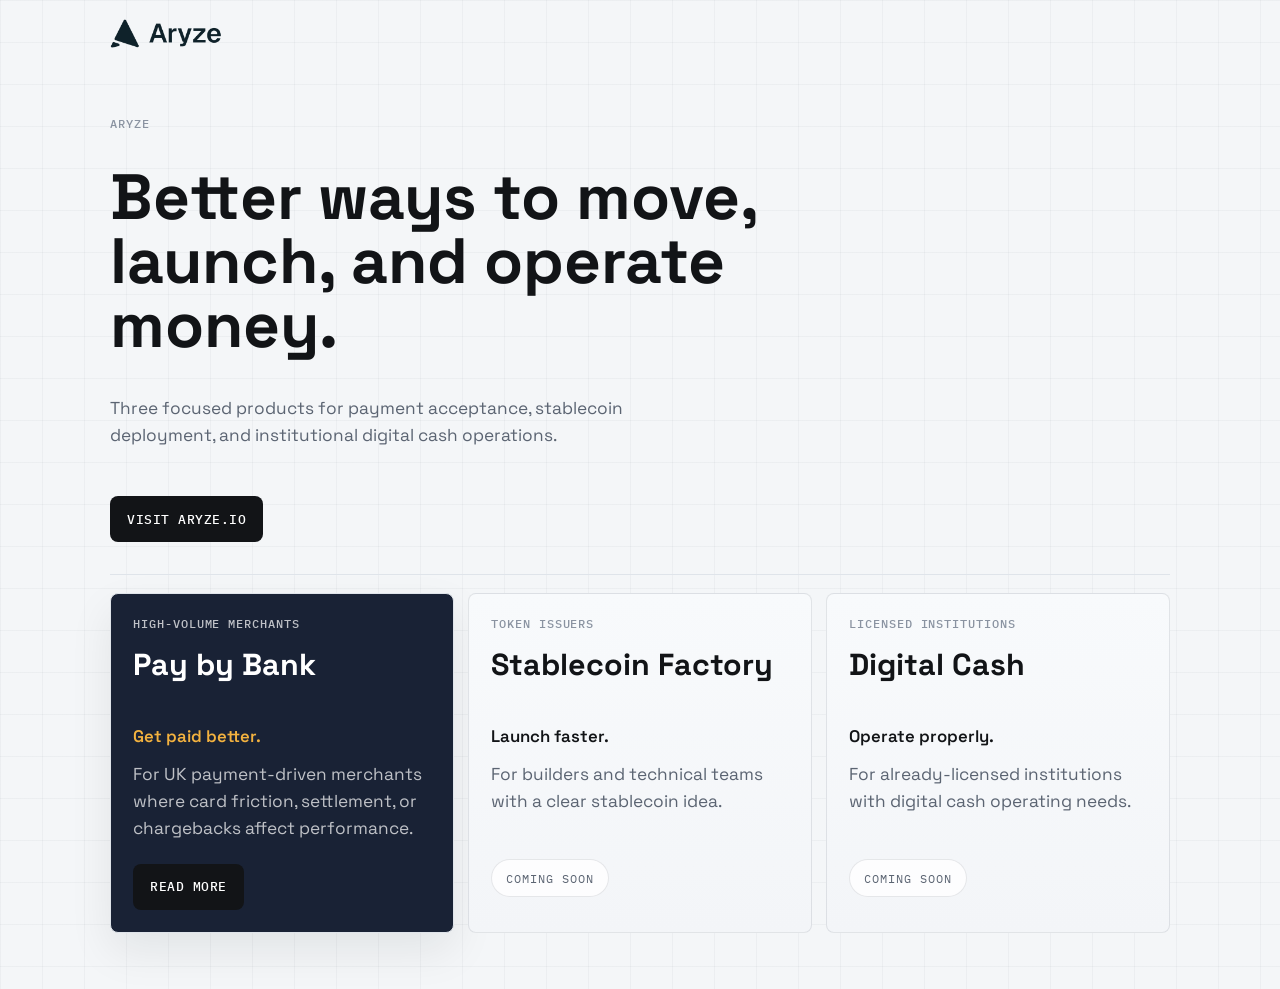
==== index.html @ 95228086 "Add files via upload" ====
<!DOCTYPE html>
<html lang="en">
  <head>
    <meta charset="UTF-8" />
    <meta name="viewport" content="width=device-width, initial-scale=1.0" />
    <title>Aryze</title>
    <meta
      name="description"
      content="Aryze product overview for Pay by Bank, Stablecoin Factory, and Digital Cash."
    />
    <link rel="preconnect" href="https://fonts.googleapis.com" />
    <link rel="preconnect" href="https://fonts.gstatic.com" crossorigin />
    <link
      href="https://fonts.googleapis.com/css2?family=IBM+Plex+Mono:wght@400;500&family=Space+Grotesk:wght@400;500;600;700&display=swap"
      rel="stylesheet"
    />
    <link rel="stylesheet" href="styles.css" />
  </head>
  <body>
    <div class="page-shell">
      <header class="site-header">
        <a class="brand-mark" href="index.html">
          <img src="assets/aryze-logo-wordmark.png" alt="Aryze" />
        </a>
      </header>

      <main class="content-wrap compact-home">
        <section class="home-hero">
          <p class="section-label">Aryze</p>
          <h1>Better ways to move, launch, and operate money.</h1>
          <p class="hero-copy">
            Three focused products for payment acceptance, stablecoin
            deployment, and institutional digital cash operations.
          </p>
          <div class="button-row">
            <a class="button button-solid" href="https://aryze.io">
              Visit aryze.io
            </a>
          </div>
        </section>

        <section class="product-grid simple-product-grid" aria-label="Aryze products">
          <article class="product-card priority-card">
            <p class="section-label">High-volume merchants</p>
            <h2>Pay by Bank</h2>
            <p class="tagline">Get paid better.</p>
            <p class="body-copy">
              For UK payment-driven merchants where card friction, settlement,
              or chargebacks affect performance.
            </p>
            <a class="button button-solid" href="pay-by-bank.html">
              Read more
            </a>
          </article>

          <article class="product-card soft-card coming-soon-card" aria-label="Stablecoin Factory coming soon">
            <p class="section-label">Token issuers</p>
            <h2>Stablecoin Factory</h2>
            <p class="tagline">Launch faster.</p>
            <p class="body-copy">
              For builders and technical teams with a clear stablecoin idea.
            </p>
            <p class="coming-soon-badge" aria-hidden="true">Coming soon</p>
          </article>

          <article class="product-card soft-card coming-soon-card" aria-label="Digital Cash coming soon">
            <p class="section-label">Licensed institutions</p>
            <h2>Digital Cash</h2>
            <p class="tagline">Operate properly.</p>
            <p class="body-copy">
              For already-licensed institutions with digital cash operating
              needs.
            </p>
            <p class="coming-soon-badge" aria-hidden="true">Coming soon</p>
          </article>
        </section>
      </main>
    </div>
  </body>
</html>
---- styles.css ----
:root {
  --page: #f4f6f8;
  --surface: #ffffff;
  --ink: #121417;
  --muted: #5b6472;
  --quiet: #8a93a1;
  --line: #dfe4ea;
  --navy: #192235;
  --blue: #2563eb;
  --green: #11845b;
  --green-soft: #e8f7ef;
  --red: #c24132;
  --red-soft: #fff0ed;
  --blue-soft: #eef4ff;
  --yellow: #f3b23f;
  --yellow-soft: #fff7e7;
  --surface-raised: #fbfcfe;
  --shadow: 0 18px 44px rgba(18, 20, 23, 0.08);
  --shadow-strong: 0 28px 80px rgba(18, 20, 23, 0.14);
}

*,
*::before,
*::after {
  box-sizing: border-box;
}

html {
  scroll-behavior: smooth;
}

body {
  margin: 0;
  min-height: 100vh;
  background:
    linear-gradient(90deg, rgba(25, 34, 53, 0.035) 1px, transparent 1px),
    linear-gradient(180deg, rgba(25, 34, 53, 0.035) 1px, transparent 1px),
    var(--page);
  background-size: 42px 42px;
  color: var(--ink);
  font-family: "Space Grotesk", sans-serif;
}

a,
button,
input,
select {
  -webkit-tap-highlight-color: transparent;
}

a {
  color: inherit;
}

.page-shell {
  padding: 18px 0 56px;
}

.site-header,
.content-wrap,
.journey-nav {
  width: min(1060px, calc(100vw - 32px));
  margin: 0 auto;
}

.site-header {
  display: flex;
  align-items: center;
  justify-content: space-between;
  gap: 16px;
}

.brand-mark,
.back-link,
.button,
.text-link {
  text-decoration: none;
}

.brand-mark,
.back-link,
.button,
.text-link,
.section-label {
  font-family: "IBM Plex Mono", monospace;
}

.brand-mark {
  display: inline-flex;
  align-items: center;
  color: var(--ink);
}

.brand-mark img {
  display: block;
  width: 112px;
  height: auto;
}

.back-link {
  padding: 10px 12px;
  border: 1px solid var(--line);
  border-radius: 8px;
  background: var(--surface);
  color: var(--muted);
  font-size: 0.76rem;
  letter-spacing: 0.04em;
  text-transform: uppercase;
}

.journey-nav {
  display: flex;
  gap: 8px;
  margin-top: 16px;
  overflow-x: auto;
  padding-bottom: 2px;
  scrollbar-width: none;
}

.journey-nav::-webkit-scrollbar {
  display: none;
}

.journey-nav a {
  flex: 0 0 auto;
  padding: 9px 12px;
  border: 1px solid var(--line);
  border-radius: 999px;
  background: rgba(255, 255, 255, 0.78);
  color: var(--muted);
  font-family: "IBM Plex Mono", monospace;
  font-size: 0.72rem;
  font-weight: 500;
  letter-spacing: 0;
  text-decoration: none;
  text-transform: uppercase;
  transition: background-color 180ms ease, border-color 180ms ease, color 180ms ease;
}

.journey-nav a:hover,
.journey-nav a:focus-visible {
  border-color: rgba(37, 99, 235, 0.24);
  background: var(--blue-soft);
  color: var(--blue);
}

.content-wrap {
  display: grid;
  gap: 30px;
  margin-top: 26px;
}

.compact-home {
  gap: 18px;
}

.home-hero,
.pay-hero,
.hero-panel {
  display: grid;
  gap: 24px;
  padding: 42px 0 32px;
  border-bottom: 1px solid var(--line);
}

.pay-hero {
  grid-template-columns: minmax(0, 1fr) 320px;
  align-items: end;
  position: relative;
  overflow: hidden;
  padding: 48px;
  border: 1px solid rgba(25, 34, 53, 0.12);
  border-radius: 12px;
  background:
    radial-gradient(circle at 100% 0%, rgba(37, 99, 235, 0.12), transparent 34%),
    linear-gradient(135deg, rgba(255, 255, 255, 0.96), rgba(240, 247, 255, 0.92)),
    var(--surface);
  box-shadow: var(--shadow-strong);
}

.home-hero h1,
.pay-hero h1,
.hero-panel h1 {
  max-width: 760px;
  margin: 10px 0 0;
  color: var(--ink);
  font-size: 4rem;
  line-height: 1;
  font-weight: 700;
  letter-spacing: 0;
}

.home-hero h1 {
  max-width: 680px;
}

.hero-copy,
.body-copy {
  margin: 14px 0 0;
  color: var(--muted);
  font-size: 1.08rem;
  line-height: 1.55;
}

.hero-copy {
  max-width: 610px;
}

.hero-message {
  position: relative;
  z-index: 1;
}

.section-label {
  margin: 0;
  color: var(--quiet);
  font-size: 0.74rem;
  font-weight: 500;
  letter-spacing: 0.08em;
  text-transform: uppercase;
}

.button-row {
  display: flex;
  flex-wrap: wrap;
  gap: 12px;
  margin-top: 24px;
}

.button {
  display: inline-flex;
  align-items: center;
  justify-content: center;
  min-height: 46px;
  padding: 12px 16px;
  border: 1px solid transparent;
  border-radius: 8px;
  font-size: 0.82rem;
  font-weight: 500;
  letter-spacing: 0.04em;
  text-transform: uppercase;
  cursor: pointer;
  transition: background-color 180ms ease, border-color 180ms ease, color 180ms ease, transform 180ms ease, box-shadow 180ms ease;
}

.button:hover,
.button:focus-visible {
  transform: translateY(-1px);
  box-shadow: 0 14px 30px rgba(18, 20, 23, 0.12);
}

.button-solid {
  background: var(--ink);
  color: white;
}

.button-ghost {
  border-color: var(--line);
  background: var(--surface);
  color: var(--ink);
}

.text-link {
  display: inline-flex;
  margin-top: 20px;
  color: var(--blue);
  font-size: 0.82rem;
  font-weight: 500;
  letter-spacing: 0.04em;
  text-transform: uppercase;
}

.product-grid,
.summary-grid,
.section-grid,
.customer-strip,
.result-grid,
.issue-grid,
.feature-grid,
.onboarding-grid {
  display: grid;
  gap: 14px;
}

.product-grid {
  grid-template-columns: repeat(3, minmax(0, 1fr));
}

.simple-product-grid {
  align-items: stretch;
}

.product-card,
.summary-card,
.content-card,
.customer-strip article,
.result-card,
.main-result-card,
.demo-panel,
.calculator-panel,
.closing-card,
.hero-metric,
.issue-card,
.feature-card,
.step-card,
.section-block {
  border: 1px solid var(--line);
  border-radius: 8px;
  background: var(--surface);
  box-shadow: var(--shadow);
}

.product-card {
  display: grid;
  grid-template-rows: auto auto auto 1fr auto;
  align-content: start;
  padding: 22px;
  min-height: 318px;
}

.priority-card {
  background: var(--navy);
  color: white;
}

.priority-card .body-copy,
.priority-card .section-label {
  color: rgba(255, 255, 255, 0.72);
}

.soft-card {
  box-shadow: none;
}

.coming-soon-card {
  background: linear-gradient(180deg, #f8fafc 0%, #f3f5f8 100%);
  border-color: rgba(25, 34, 53, 0.1);
  color: var(--muted);
}

.coming-soon-card h2,
.coming-soon-card .tagline {
  color: var(--ink);
}

.coming-soon-badge {
  display: inline-flex;
  align-items: center;
  justify-content: center;
  width: fit-content;
  margin-top: 22px;
  padding: 10px 14px;
  border: 1px solid rgba(25, 34, 53, 0.1);
  border-radius: 999px;
  background: rgba(255, 255, 255, 0.78);
  color: var(--muted);
  font-family: "IBM Plex Mono", monospace;
  font-size: 0.78rem;
  letter-spacing: 0.08em;
  text-transform: uppercase;
}

.product-card h2 {
  margin: 18px 0 0;
  min-height: 4.25rem;
  font-size: 1.9rem;
  line-height: 1.05;
  letter-spacing: 0;
}

.tagline {
  margin: 8px 0 0;
  color: var(--yellow);
  font-size: 1.05rem;
  font-weight: 600;
}

.product-card .button {
  width: fit-content;
  margin-top: 22px;
}

.closing-card .button {
  width: fit-content;
  margin-top: 22px;
}

.closing-card {
  display: grid;
  justify-items: start;
}

.hero-metric {
  padding: 24px;
  background: var(--navy);
  color: white;
  box-shadow: 0 24px 60px rgba(25, 34, 53, 0.22);
  position: relative;
  z-index: 1;
}

.hero-metric span {
  display: block;
  color: rgba(255, 255, 255, 0.64);
  font-family: "IBM Plex Mono", monospace;
  font-size: 0.72rem;
  letter-spacing: 0.08em;
  text-transform: uppercase;
}

.hero-metric strong {
  display: block;
  margin-top: 10px;
  font-size: 1.45rem;
  line-height: 1.2;
}

.hero-proof {
  display: grid;
  gap: 8px;
  margin-top: 18px;
  padding-top: 18px;
  border-top: 1px solid rgba(255, 255, 255, 0.16);
}

.hero-proof p {
  margin: 0;
  padding-left: 16px;
  color: rgba(255, 255, 255, 0.78);
  font-size: 0.95rem;
  position: relative;
}

.hero-proof p::before {
  content: "";
  position: absolute;
  top: 0.7em;
  left: 0;
  width: 6px;
  height: 6px;
  border-radius: 999px;
  background: var(--yellow);
}

.customer-strip {
  grid-template-columns: repeat(4, minmax(0, 1fr));
}

.section-block {
  padding: 34px 0;
  border: 0;
  background: transparent;
  box-shadow: none;
}

.section-intro {
  display: grid;
  gap: 6px;
  margin-bottom: 20px;
  max-width: 720px;
}

.section-intro h2 {
  margin: 0;
  color: var(--ink);
  font-size: 2.1rem;
  line-height: 1.08;
  letter-spacing: 0;
}

.customer-strip article {
  padding: 18px;
  box-shadow: none;
}

.customer-strip span {
  display: block;
  color: var(--ink);
  font-weight: 700;
}

.customer-strip p {
  margin: 10px 0 0;
  color: var(--muted);
  font-size: 0.98rem;
  line-height: 1.45;
}

.issue-grid {
  grid-template-columns: repeat(3, minmax(0, 1fr));
  gap: 10px;
}

.issue-card,
.feature-card,
.step-card {
  padding: 18px;
  box-shadow: none;
}

.issue-card {
  padding: 14px;
  border-color: rgba(18, 20, 23, 0.08);
  background: rgba(255, 255, 255, 0.74);
}

.issue-card h3 {
  margin: 0 0 6px;
  color: var(--ink);
  font-size: 0.95rem;
  line-height: 1.2;
  letter-spacing: 0;
}

.issue-card p,
.feature-card p,
.step-card p {
  margin: 0;
  color: var(--muted);
  font-size: 0.93rem;
  line-height: 1.4;
}

.feature-grid {
  grid-template-columns: repeat(3, minmax(0, 1fr));
}

.compact-feature-grid {
  grid-template-columns: repeat(5, minmax(0, 1fr));
  gap: 10px;
}

.feature-card h3,
.step-card h3 {
  margin: 0 0 8px;
  color: var(--ink);
  font-size: 1.05rem;
  line-height: 1.2;
  letter-spacing: 0;
}

.feature-card {
  position: relative;
  min-height: 136px;
  background: linear-gradient(180deg, #ffffff, var(--surface-raised));
  transition: transform 180ms ease, box-shadow 180ms ease, border-color 180ms ease;
}

.compact-value-block {
  padding-top: 18px;
}

.compact-feature-card {
  display: grid;
  grid-template-rows: auto auto 1fr;
  align-content: start;
  min-height: 128px;
  padding: 14px;
}

.compact-feature-card h3 {
  margin-bottom: 6px;
  font-size: 0.95rem;
}

.compact-feature-card p {
  font-size: 0.9rem;
  line-height: 1.34;
}

.compact-feature-card::before {
  width: 24px;
  margin-bottom: 12px;
}

.feature-card:hover {
  border-color: rgba(37, 99, 235, 0.22);
  box-shadow: 0 18px 44px rgba(18, 20, 23, 0.08);
  transform: translateY(-2px);
}

.feature-card::before {
  content: "";
  display: block;
  width: 34px;
  height: 3px;
  margin-bottom: 16px;
  background: var(--blue);
}

.mastercard-card::before {
  display: none;
}

.mastercard-mark {
  position: relative;
  display: flex;
  align-items: center;
  width: 34px;
  height: 19px;
  margin-bottom: 12px;
}

.mastercard-circle {
  position: absolute;
  top: 0;
  width: 19px;
  height: 19px;
  border-radius: 999px;
}

.mastercard-red {
  left: 0;
  background: #eb001b;
}

.mastercard-orange {
  left: 11px;
  background: #f79e1b;
  opacity: 0.92;
}

.payment-flow {
  display: grid;
  grid-template-columns: repeat(3, minmax(0, 1fr));
  gap: 14px;
  margin-top: 18px;
  padding: 18px;
  border: 1px solid var(--line);
  border-radius: 8px;
  background: #f7f9fc;
}

.payment-flow div {
  position: relative;
  min-height: 126px;
  padding: 16px;
  border: 1px solid var(--line);
  border-radius: 8px;
  background: white;
}

.payment-flow div:not(:last-child)::after {
  content: "";
  position: absolute;
  top: 30px;
  right: -15px;
  width: 16px;
  height: 2px;
  background: var(--blue);
}

.payment-flow span {
  display: inline-flex;
  align-items: center;
  justify-content: center;
  width: 28px;
  height: 28px;
  margin-bottom: 12px;
  border-radius: 999px;
  background: var(--navy);
  color: white;
  font-family: "IBM Plex Mono", monospace;
  font-size: 0.78rem;
}

.payment-flow strong {
  display: block;
  color: var(--ink);
  font-size: 1rem;
}

.payment-flow p {
  margin: 8px 0 0;
  color: var(--muted);
  font-size: 0.94rem;
  line-height: 1.4;
}

.merchant-block .section-intro {
  margin-bottom: 16px;
}

.calculator-panel,
.demo-panel,
.closing-card {
  padding: 32px;
}

.about-aryze-block {
  display: grid;
  grid-template-columns: minmax(0, 0.9fr) minmax(0, 1.1fr);
  gap: 22px;
  align-items: start;
  padding: 26px 0 18px;
}

.about-aryze-copy {
  max-width: 520px;
}

.about-aryze-copy h2 {
  margin: 8px 0 0;
  color: var(--ink);
  font-size: 1.85rem;
  line-height: 1.1;
  letter-spacing: 0;
}

.about-aryze-points {
  display: grid;
  grid-template-columns: repeat(3, minmax(0, 1fr));
  gap: 10px;
}

.about-aryze-points article {
  padding: 14px;
  border: 1px solid rgba(18, 20, 23, 0.08);
  border-radius: 8px;
  background: rgba(255, 255, 255, 0.72);
}

.about-aryze-points span {
  display: block;
  color: var(--ink);
  font-size: 0.92rem;
  font-weight: 700;
}

.about-aryze-points p {
  margin: 6px 0 0;
  color: var(--muted);
  font-size: 0.9rem;
  line-height: 1.35;
}

.focus-calculator {
  background:
    linear-gradient(180deg, #ffffff, #f8fafc);
  border-color: rgba(18, 20, 23, 0.1);
  box-shadow: 0 28px 80px rgba(18, 20, 23, 0.12);
  position: relative;
}

.focus-calculator::before {
  content: "";
  position: absolute;
  top: 0;
  left: 32px;
  right: 32px;
  height: 3px;
  border-radius: 999px;
  background: linear-gradient(90deg, var(--green), var(--yellow), var(--blue));
}

.calculator-grid {
  display: grid;
  grid-template-columns: minmax(0, 0.95fr) minmax(0, 1.05fr);
  gap: 30px;
  align-items: start;
}

.calculator-panel h2,
.demo-panel h2,
.closing-card h2 {
  margin: 8px 0 0;
  color: var(--ink);
  font-size: 2.35rem;
  line-height: 1.08;
  letter-spacing: 0;
}

.calculator-form {
  display: grid;
  grid-template-columns: repeat(2, minmax(0, 1fr));
  gap: 12px;
  margin-top: 18px;
}

.calculator-trust-row {
  display: flex;
  flex-wrap: wrap;
  gap: 8px;
  margin-top: 18px;
}

.calculator-trust-row span {
  display: inline-flex;
  align-items: center;
  min-height: 30px;
  padding: 7px 10px;
  border: 1px solid rgba(18, 20, 23, 0.08);
  border-radius: 999px;
  background: rgba(255, 255, 255, 0.72);
  color: var(--muted);
  font-family: "IBM Plex Mono", monospace;
  font-size: 0.68rem;
  letter-spacing: 0.04em;
  text-transform: uppercase;
}

.calculator-form label {
  display: grid;
  gap: 8px;
  min-width: 0;
}

.calculator-form span {
  color: var(--ink);
  font-size: 0.9rem;
  font-weight: 600;
}

.calculator-form input,
.calculator-form select {
  width: 100%;
  min-height: 52px;
  padding: 12px 13px;
  border: 1px solid rgba(18, 20, 23, 0.12);
  border-radius: 8px;
  background: #ffffff;
  color: var(--ink);
  font: inherit;
  box-shadow: 0 1px 0 rgba(18, 20, 23, 0.03);
}

.calculator-form input:focus,
.calculator-form select:focus {
  outline: 3px solid rgba(25, 34, 53, 0.1);
  border-color: rgba(25, 34, 53, 0.35);
}

.results-stack {
  display: grid;
  gap: 12px;
}

.main-result-card {
  padding: 22px;
  box-shadow: none;
}

.savings-result {
  border-color: rgba(25, 34, 53, 0.22);
  background:
    radial-gradient(circle at 100% 0%, rgba(17, 132, 91, 0.28), transparent 34%),
    linear-gradient(145deg, #192235, #111827);
  color: white;
}

.savings-result.negative-savings {
  border-color: rgba(194, 65, 50, 0.24);
  background:
    linear-gradient(145deg, #2a1d1d, #15171b);
}

.result-label {
  margin: 8px 0 0;
  color: var(--muted);
  font-size: 1rem;
}

.savings-result .section-label,
.savings-result .result-label {
  color: rgba(255, 255, 255, 0.68);
}

.result-support {
  margin: 8px 0 0;
  color: rgba(255, 255, 255, 0.86);
  font-size: 0.92rem;
  font-weight: 500;
  line-height: 1.36;
}

.savings-result.negative-savings .main-result-value,
.savings-result.negative-savings .result-support {
  color: #ffd8d4;
}

.main-result-value,
.result-value {
  margin: 8px 0 0;
  color: var(--ink);
  font-weight: 700;
  letter-spacing: 0;
}

.main-result-value {
  color: white;
  font-size: 2.65rem;
  line-height: 1.04;
}

.negative-savings .main-result-value {
  font-size: 2.15rem;
}

.result-grid {
  grid-template-columns: repeat(2, minmax(0, 1fr));
  gap: 12px;
}

.result-card {
  min-height: 108px;
  padding: 16px;
  border-color: rgba(18, 20, 23, 0.09);
  background: #ffffff;
  box-shadow: none;
}

.result-value {
  font-size: 1.55rem;
  line-height: 1.1;
}

.volume-card {
  background: #ffffff;
}

.card-cost-card {
  border-color: rgba(18, 20, 23, 0.09);
  background: #ffffff;
}

.card-cost-card .result-value {
  color: var(--red);
}

.yearly-card {
  border-color: rgba(18, 20, 23, 0.09);
  background: #ffffff;
}

.yearly-card .result-value {
  color: var(--green);
}

.break-even-card {
  border-color: rgba(18, 20, 23, 0.09);
  background: #ffffff;
}

.break-even-card .result-value {
  color: var(--blue);
}

.compact-copy {
  margin-top: 12px;
  color: rgba(255, 255, 255, 0.66);
  font-size: 0.92rem;
  line-height: 1.45;
}

.onboarding-grid {
  grid-template-columns: repeat(4, minmax(0, 1fr));
  align-items: stretch;
  gap: 10px;
  position: relative;
}

.process-rail {
  display: grid;
  grid-template-columns: repeat(4, 1fr);
  gap: 10px;
  margin: 2px 0 10px;
}

.process-rail span {
  height: 2px;
  border-radius: 999px;
  background: rgba(25, 34, 53, 0.16);
}

.step-card {
  display: grid;
  align-content: start;
  gap: 8px;
  position: relative;
  min-height: 138px;
  padding: 16px;
  border-color: rgba(18, 20, 23, 0.08);
  background: rgba(255, 255, 255, 0.82);
  transition: transform 180ms ease, box-shadow 180ms ease;
  animation: riseIn 520ms ease both;
}

.step-card:nth-child(2) {
  animation-delay: 80ms;
}

.step-card:nth-child(3) {
  animation-delay: 160ms;
}

.step-card:nth-child(4) {
  animation-delay: 240ms;
}

.step-card:hover {
  transform: translateY(-2px);
  box-shadow: 0 12px 32px rgba(18, 20, 23, 0.06);
}

.step-card span {
  display: inline-flex;
  align-items: center;
  justify-content: center;
  width: 34px;
  height: 34px;
  border-radius: 999px;
  border: 1px solid rgba(25, 34, 53, 0.14);
  background: #ffffff;
  color: var(--navy);
  font-family: "IBM Plex Mono", monospace;
  font-size: 0.82rem;
  font-weight: 500;
}

.demo-panel {
  display: grid;
  grid-template-columns: minmax(0, 1fr) auto;
  gap: 22px;
  align-items: center;
  padding: 30px 32px;
  border-color: rgba(25, 34, 53, 0.34);
  background:
    radial-gradient(circle at 0% 0%, rgba(243, 178, 63, 0.14), transparent 30%),
    linear-gradient(135deg, var(--navy), #101827);
  color: white;
  box-shadow: var(--shadow-strong);
}

.demo-panel .section-label,
.demo-panel .body-copy {
  color: rgba(255, 255, 255, 0.72);
}

.demo-panel h2 {
  color: white;
  max-width: 620px;
}

.demo-panel .button-solid {
  background: var(--yellow);
  color: var(--ink);
}

.demo-copy {
  max-width: 680px;
}

.demo-actions {
  display: grid;
  gap: 10px;
  justify-items: end;
  min-width: 220px;
}

.demo-actions p {
  max-width: 220px;
  margin: 0;
  color: rgba(255, 255, 255, 0.58);
  font-size: 0.86rem;
  line-height: 1.35;
  text-align: right;
}

.demo-fallback {
  min-width: 180px;
}

@keyframes riseIn {
  from {
    opacity: 0;
    transform: translateY(12px);
  }

  to {
    opacity: 1;
    transform: translateY(0);
  }
}

@media (prefers-reduced-motion: reduce) {
  *,
  *::before,
  *::after {
    animation-duration: 0.01ms !important;
    animation-iteration-count: 1 !important;
    scroll-behavior: auto !important;
    transition-duration: 0.01ms !important;
  }
}

.hero-panel {
  background: transparent;
  box-shadow: none;
}

.hero-badges,
.pill-row,
.info-panel,
.highlight-panel,
.hero-aside,
.notice-box,
.dark-summary-card,
.summary-card {
  display: none;
}

.section-grid {
  grid-template-columns: repeat(2, minmax(0, 1fr));
}

.content-card {
  padding: 20px;
  box-shadow: none;
}

.wide-card {
  grid-column: span 2;
}

.body-copy.on-dark {
  color: var(--muted);
}

@media (max-width: 920px) {
  .home-hero h1,
  .pay-hero h1,
  .hero-panel h1 {
    font-size: 3rem;
  }

  .pay-hero,
  .product-grid,
  .customer-strip,
  .calculator-grid,
  .calculator-form,
  .demo-panel,
  .about-aryze-block,
  .about-aryze-points,
  .section-grid,
  .issue-grid,
  .feature-grid,
  .onboarding-grid,
  .payment-flow {
    grid-template-columns: 1fr;
  }

  .pay-hero {
    padding: 30px;
  }

  .payment-flow div:not(:last-child)::after {
    top: auto;
    right: auto;
    bottom: -15px;
    left: 28px;
    width: 2px;
    height: 16px;
  }

  .process-rail {
    display: none;
  }

  .onboarding-grid {
    gap: 0;
  }

  .step-card {
    min-height: auto;
    margin-left: 14px;
    padding: 14px 14px 14px 18px;
    border-left: 1px solid rgba(37, 99, 235, 0.18);
    border-radius: 0 8px 8px 0;
  }

  .step-card + .step-card {
    margin-top: 8px;
  }

  .step-card span {
    width: 30px;
    height: 30px;
    margin-left: -34px;
    border: 4px solid var(--page);
  }

  .wide-card {
    grid-column: span 1;
  }
}

@media (max-width: 640px) {
  .page-shell {
    padding-top: 14px;
  }

  .site-header,
  .content-wrap,
  .journey-nav {
    width: min(1060px, calc(100vw - 24px));
  }

  .site-header {
    align-items: flex-start;
    flex-direction: column;
  }

  .home-hero,
  .pay-hero,
  .hero-panel {
    padding: 28px 0 22px;
  }

  .home-hero h1,
  .pay-hero h1,
  .hero-panel h1 {
    font-size: 2.3rem;
  }

  .product-card {
    min-height: auto;
  }

  .product-card h2 {
    min-height: 0;
  }

  .calculator-panel h2,
  .demo-panel h2,
  .closing-card h2 {
    font-size: 1.9rem;
  }

  .calculator-panel,
  .demo-panel,
  .closing-card,
  .section-block {
    padding: 18px;
  }

  .focus-calculator {
    padding: 16px;
  }

  .calculator-grid {
    gap: 18px;
  }

  .calculator-form {
    gap: 11px;
    margin-top: 18px;
  }

  .calculator-form input,
  .calculator-form select {
    min-height: 50px;
  }

  .main-result-card {
    padding: 16px;
  }

  .main-result-value {
    font-size: 2rem;
    line-height: 1.08;
  }

  .negative-savings .main-result-value {
    font-size: 1.65rem;
  }

  .result-support {
    font-size: 0.88rem;
  }

  .result-card {
    min-height: auto;
    padding: 14px;
  }

  .result-value {
    font-size: 1.35rem;
  }

  .problem-block,
  .onboarding-block {
    padding-top: 14px;
    padding-bottom: 14px;
  }

  .issue-grid {
    gap: 8px;
  }

  .issue-card {
    padding: 12px;
  }

  .compact-value-block {
    padding-top: 12px;
    padding-bottom: 12px;
  }

  .compact-feature-grid {
    gap: 8px;
  }

  .compact-feature-card {
    min-height: auto;
    padding: 12px;
  }

  .issue-card h3 {
    font-size: 0.92rem;
  }

  .issue-card p,
  .step-card p {
    font-size: 0.9rem;
    line-height: 1.36;
  }

  .pay-hero {
    padding: 22px;
  }

  .demo-actions {
    justify-items: stretch;
    min-width: 0;
  }

  .demo-actions p {
    max-width: none;
    text-align: left;
  }

  .result-grid {
    grid-template-columns: 1fr;
  }

  .button-row {
    width: 100%;
  }

  .button {
    width: 100%;
  }

  .section-intro h2 {
    font-size: 1.8rem;
  }

  .about-aryze-block {
    gap: 14px;
    padding-top: 14px;
    padding-bottom: 14px;
  }

  .about-aryze-copy h2 {
    font-size: 1.55rem;
  }

  .about-aryze-points article {
    padding: 12px;
  }
}
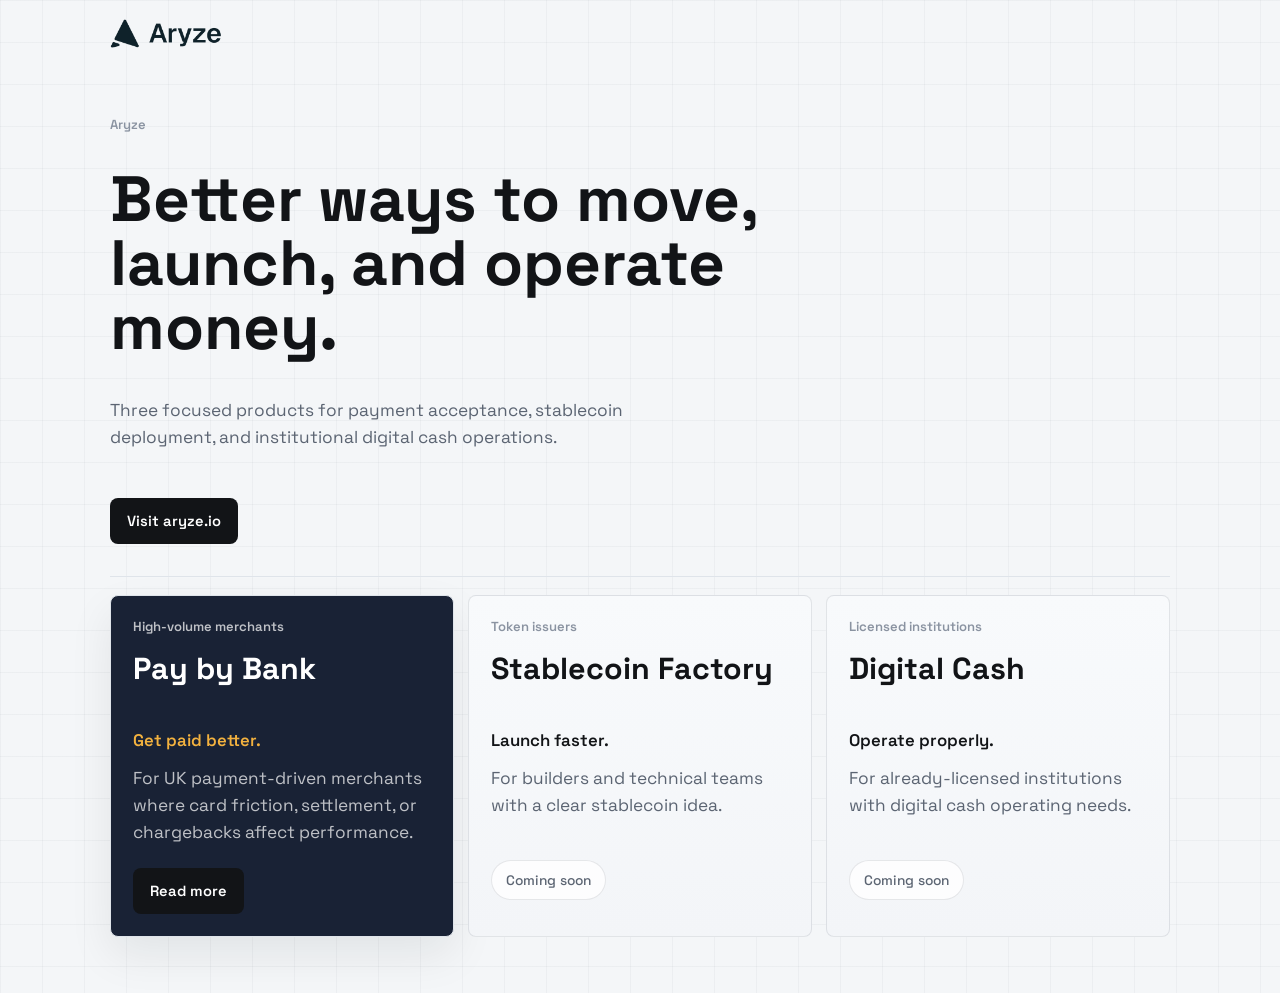
==== commit d58bab8e: "Add files via upload" ====
--- a/index.html
+++ b/index.html
@@ -11,7 +11,7 @@
     <link rel="preconnect" href="https://fonts.googleapis.com" />
     <link rel="preconnect" href="https://fonts.gstatic.com" crossorigin />
     <link
-      href="https://fonts.googleapis.com/css2?family=IBM+Plex+Mono:wght@400;500&family=Space+Grotesk:wght@400;500;600;700&display=swap"
+      href="https://fonts.googleapis.com/css2?family=Space+Grotesk:wght@400;500;600;700&display=swap"
       rel="stylesheet"
     />
     <link rel="stylesheet" href="styles.css" />
--- a/styles.css
+++ b/styles.css
@@ -77,14 +77,6 @@
   text-decoration: none;
 }
 
-.brand-mark,
-.back-link,
-.button,
-.text-link,
-.section-label {
-  font-family: "IBM Plex Mono", monospace;
-}
-
 .brand-mark {
   display: inline-flex;
   align-items: center;
@@ -103,9 +95,8 @@
   border-radius: 8px;
   background: var(--surface);
   color: var(--muted);
-  font-size: 0.76rem;
-  letter-spacing: 0.04em;
-  text-transform: uppercase;
+  font-size: 0.86rem;
+  font-weight: 500;
 }
 
 .journey-nav {
@@ -128,12 +119,10 @@
   border-radius: 999px;
   background: rgba(255, 255, 255, 0.78);
   color: var(--muted);
-  font-family: "IBM Plex Mono", monospace;
-  font-size: 0.72rem;
+  font-size: 0.82rem;
   font-weight: 500;
   letter-spacing: 0;
   text-decoration: none;
-  text-transform: uppercase;
   transition: background-color 180ms ease, border-color 180ms ease, color 180ms ease;
 }
 
@@ -214,10 +203,9 @@
 .section-label {
   margin: 0;
   color: var(--quiet);
-  font-size: 0.74rem;
-  font-weight: 500;
-  letter-spacing: 0.08em;
-  text-transform: uppercase;
+  font-size: 0.82rem;
+  font-weight: 600;
+  letter-spacing: 0;
 }
 
 .button-row {
@@ -235,10 +223,9 @@
   padding: 12px 16px;
   border: 1px solid transparent;
   border-radius: 8px;
-  font-size: 0.82rem;
-  font-weight: 500;
-  letter-spacing: 0.04em;
-  text-transform: uppercase;
+  font-size: 0.92rem;
+  font-weight: 600;
+  letter-spacing: 0;
   cursor: pointer;
   transition: background-color 180ms ease, border-color 180ms ease, color 180ms ease, transform 180ms ease, box-shadow 180ms ease;
 }
@@ -264,10 +251,9 @@
   display: inline-flex;
   margin-top: 20px;
   color: var(--blue);
-  font-size: 0.82rem;
-  font-weight: 500;
-  letter-spacing: 0.04em;
-  text-transform: uppercase;
+  font-size: 0.92rem;
+  font-weight: 600;
+  letter-spacing: 0;
 }
 
 .product-grid,
@@ -354,10 +340,9 @@
   border-radius: 999px;
   background: rgba(255, 255, 255, 0.78);
   color: var(--muted);
-  font-family: "IBM Plex Mono", monospace;
-  font-size: 0.78rem;
-  letter-spacing: 0.08em;
-  text-transform: uppercase;
+  font-size: 0.86rem;
+  font-weight: 500;
+  letter-spacing: 0;
 }
 
 .product-card h2 {
@@ -402,10 +387,9 @@
 .hero-metric span {
   display: block;
   color: rgba(255, 255, 255, 0.64);
-  font-family: "IBM Plex Mono", monospace;
-  font-size: 0.72rem;
-  letter-spacing: 0.08em;
-  text-transform: uppercase;
+  font-size: 0.8rem;
+  font-weight: 600;
+  letter-spacing: 0;
 }
 
 .hero-metric strong {
@@ -660,8 +644,8 @@
   border-radius: 999px;
   background: var(--navy);
   color: white;
-  font-family: "IBM Plex Mono", monospace;
-  font-size: 0.78rem;
+  font-size: 0.82rem;
+  font-weight: 600;
 }
 
 .payment-flow strong {
@@ -777,28 +761,6 @@
   margin-top: 18px;
 }
 
-.calculator-trust-row {
-  display: flex;
-  flex-wrap: wrap;
-  gap: 8px;
-  margin-top: 18px;
-}
-
-.calculator-trust-row span {
-  display: inline-flex;
-  align-items: center;
-  min-height: 30px;
-  padding: 7px 10px;
-  border: 1px solid rgba(18, 20, 23, 0.08);
-  border-radius: 999px;
-  background: rgba(255, 255, 255, 0.72);
-  color: var(--muted);
-  font-family: "IBM Plex Mono", monospace;
-  font-size: 0.68rem;
-  letter-spacing: 0.04em;
-  text-transform: uppercase;
-}
-
 .calculator-form label {
   display: grid;
   gap: 8px;
@@ -833,6 +795,13 @@
 .results-stack {
   display: grid;
   gap: 12px;
+}
+
+.calculator-disclaimer {
+  margin: -2px 0 0;
+  color: var(--quiet);
+  font-size: 0.84rem;
+  line-height: 1.4;
 }
 
 .main-result-card {
@@ -1012,9 +981,8 @@
   border: 1px solid rgba(25, 34, 53, 0.14);
   background: #ffffff;
   color: var(--navy);
-  font-family: "IBM Plex Mono", monospace;
   font-size: 0.82rem;
-  font-weight: 500;
+  font-weight: 600;
 }
 
 .demo-panel {
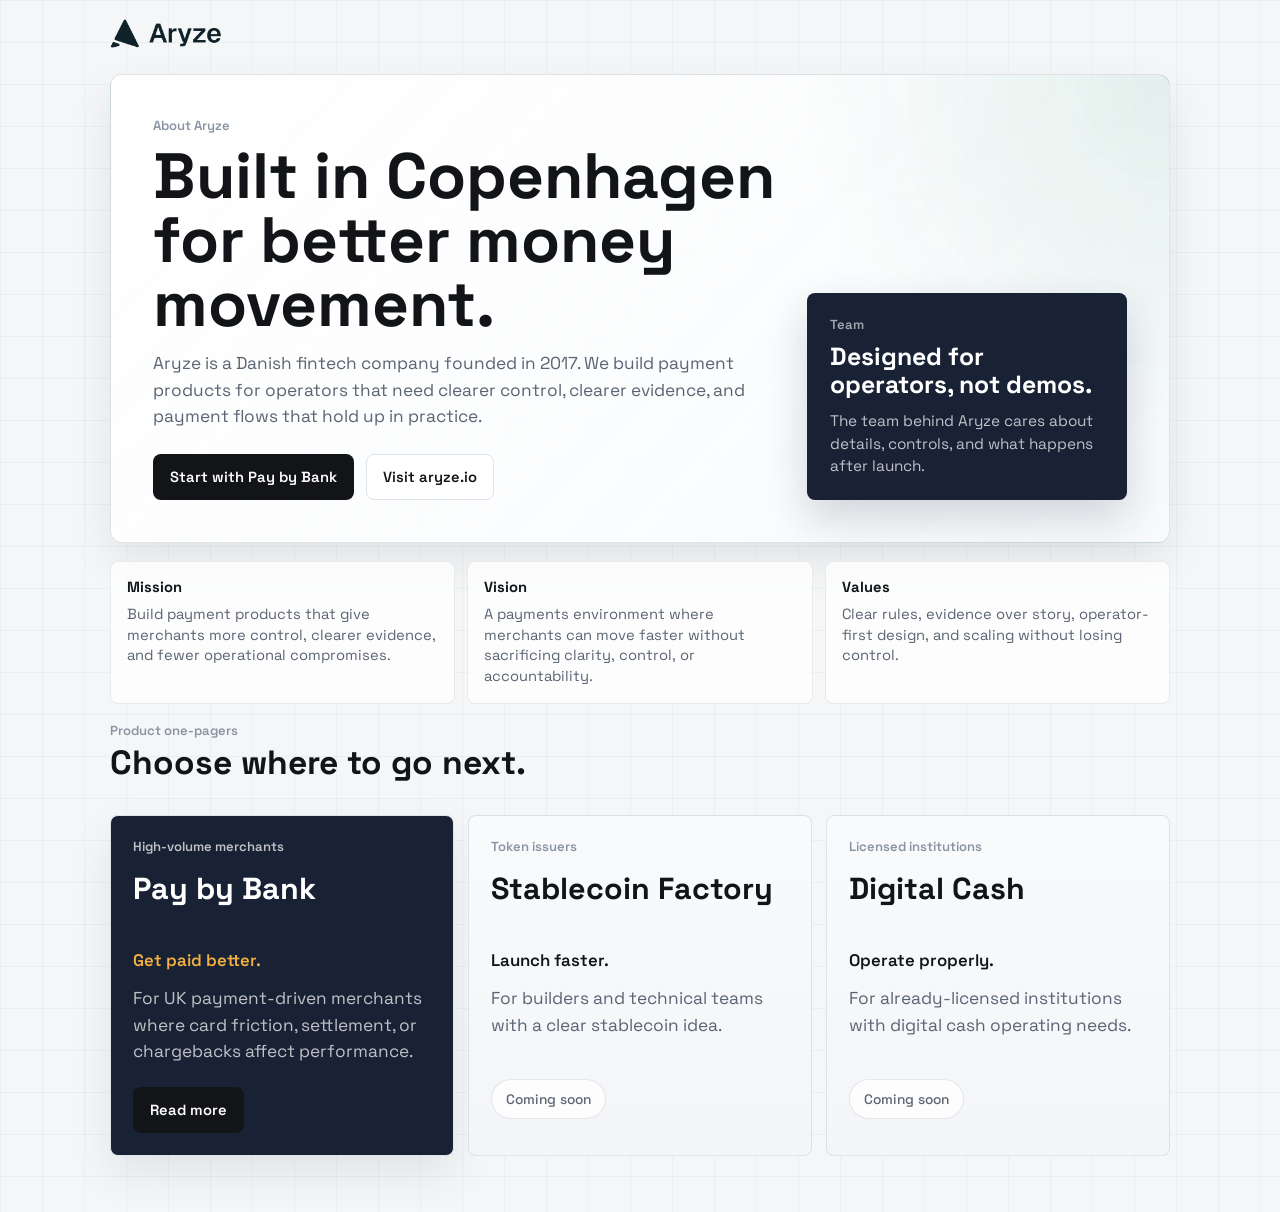
==== commit 598c8a8a: "Add files via upload" ====
--- a/index.html
+++ b/index.html
@@ -6,7 +6,7 @@
     <title>Aryze</title>
     <meta
       name="description"
-      content="Aryze product overview for Pay by Bank, Stablecoin Factory, and Digital Cash."
+      content="A shareable Aryze digital one-pager overview for Pay by Bank, Stablecoin Factory, and Digital Cash."
     />
     <link rel="preconnect" href="https://fonts.googleapis.com" />
     <link rel="preconnect" href="https://fonts.gstatic.com" crossorigin />
@@ -25,54 +25,100 @@
       </header>
 
       <main class="content-wrap compact-home">
-        <section class="home-hero">
-          <p class="section-label">Aryze</p>
-          <h1>Better ways to move, launch, and operate money.</h1>
-          <p class="hero-copy">
-            Three focused products for payment acceptance, stablecoin
-            deployment, and institutional digital cash operations.
-          </p>
-          <div class="button-row">
-            <a class="button button-solid" href="https://aryze.io">
-              Visit aryze.io
-            </a>
+        <section class="home-hero overview-hero">
+          <div class="overview-copy">
+            <p class="section-label">About Aryze</p>
+            <h1>Built in Copenhagen for better money movement.</h1>
+            <p class="hero-copy">
+              Aryze is a Danish fintech company founded in 2017. We build
+              payment products for operators that need clearer control, clearer
+              evidence, and payment flows that hold up in practice.
+            </p>
+            <div class="button-row">
+              <a class="button button-solid" href="pay-by-bank.html">
+                Start with Pay by Bank
+              </a>
+              <a class="button button-ghost" href="https://aryze.io">
+                Visit aryze.io
+              </a>
+            </div>
+          </div>
+
+          <div class="overview-panel">
+            <p class="section-label">Team</p>
+            <h2>Designed for operators, not demos.</h2>
+            <p>
+              The team behind Aryze cares about details, controls, and what
+              happens after launch.
+            </p>
           </div>
         </section>
 
-        <section class="product-grid simple-product-grid" aria-label="Aryze products">
-          <article class="product-card priority-card">
-            <p class="section-label">High-volume merchants</p>
-            <h2>Pay by Bank</h2>
-            <p class="tagline">Get paid better.</p>
-            <p class="body-copy">
-              For UK payment-driven merchants where card friction, settlement,
-              or chargebacks affect performance.
+        <section class="overview-strip" aria-label="About Aryze">
+          <article>
+            <span>Mission</span>
+            <p>
+              Build payment products that give merchants more control, clearer
+              evidence, and fewer operational compromises.
             </p>
-            <a class="button button-solid" href="pay-by-bank.html">
-              Read more
-            </a>
           </article>
+          <article>
+            <span>Vision</span>
+            <p>
+              A payments environment where merchants can move faster without
+              sacrificing clarity, control, or accountability.
+            </p>
+          </article>
+          <article>
+            <span>Values</span>
+            <p>
+              Clear rules, evidence over story, operator-first design, and
+              scaling without losing control.
+            </p>
+          </article>
+        </section>
 
-          <article class="product-card soft-card coming-soon-card" aria-label="Stablecoin Factory coming soon">
-            <p class="section-label">Token issuers</p>
-            <h2>Stablecoin Factory</h2>
-            <p class="tagline">Launch faster.</p>
-            <p class="body-copy">
-              For builders and technical teams with a clear stablecoin idea.
-            </p>
-            <p class="coming-soon-badge" aria-hidden="true">Coming soon</p>
-          </article>
+        <section class="overview-products" aria-labelledby="product-overview-title">
+          <div class="section-intro">
+            <p class="section-label">Product one-pagers</p>
+            <h2 id="product-overview-title">Choose where to go next.</h2>
+          </div>
 
-          <article class="product-card soft-card coming-soon-card" aria-label="Digital Cash coming soon">
-            <p class="section-label">Licensed institutions</p>
-            <h2>Digital Cash</h2>
-            <p class="tagline">Operate properly.</p>
-            <p class="body-copy">
-              For already-licensed institutions with digital cash operating
-              needs.
-            </p>
-            <p class="coming-soon-badge" aria-hidden="true">Coming soon</p>
-          </article>
+          <div class="product-grid simple-product-grid" aria-label="Aryze products">
+            <article class="product-card priority-card">
+              <p class="section-label">High-volume merchants</p>
+              <h2>Pay by Bank</h2>
+              <p class="tagline">Get paid better.</p>
+              <p class="body-copy">
+                For UK payment-driven merchants where card friction, settlement,
+                or chargebacks affect performance.
+              </p>
+              <a class="button button-solid" href="pay-by-bank.html">
+                Read more
+              </a>
+            </article>
+
+            <article class="product-card soft-card coming-soon-card" aria-label="Stablecoin Factory coming soon">
+              <p class="section-label">Token issuers</p>
+              <h2>Stablecoin Factory</h2>
+              <p class="tagline">Launch faster.</p>
+              <p class="body-copy">
+                For builders and technical teams with a clear stablecoin idea.
+              </p>
+              <p class="coming-soon-badge" aria-hidden="true">Coming soon</p>
+            </article>
+
+            <article class="product-card soft-card coming-soon-card" aria-label="Digital Cash coming soon">
+              <p class="section-label">Licensed institutions</p>
+              <h2>Digital Cash</h2>
+              <p class="tagline">Operate properly.</p>
+              <p class="body-copy">
+                For already-licensed institutions with digital cash operating
+                needs.
+              </p>
+              <p class="coming-soon-badge" aria-hidden="true">Coming soon</p>
+            </article>
+          </div>
         </section>
       </main>
     </div>
--- a/styles.css
+++ b/styles.css
@@ -143,6 +143,38 @@
   gap: 18px;
 }
 
+.overview-products {
+  display: grid;
+  gap: 14px;
+}
+
+.overview-strip {
+  display: grid;
+  grid-template-columns: repeat(3, minmax(0, 1fr));
+  gap: 12px;
+}
+
+.overview-strip article {
+  padding: 16px;
+  border: 1px solid rgba(18, 20, 23, 0.08);
+  border-radius: 8px;
+  background: rgba(255, 255, 255, 0.76);
+}
+
+.overview-strip span {
+  display: block;
+  color: var(--ink);
+  font-size: 0.92rem;
+  font-weight: 700;
+}
+
+.overview-strip p {
+  margin: 8px 0 0;
+  color: var(--muted);
+  font-size: 0.92rem;
+  line-height: 1.4;
+}
+
 .home-hero,
 .pay-hero,
 .hero-panel {
@@ -150,6 +182,48 @@
   gap: 24px;
   padding: 42px 0 32px;
   border-bottom: 1px solid var(--line);
+}
+
+.overview-hero {
+  grid-template-columns: minmax(0, 1fr) 320px;
+  align-items: end;
+  padding: 42px;
+  border: 1px solid rgba(25, 34, 53, 0.12);
+  border-radius: 12px;
+  background:
+    radial-gradient(circle at 100% 0%, rgba(17, 132, 91, 0.1), transparent 32%),
+    linear-gradient(135deg, rgba(255, 255, 255, 0.96), rgba(248, 250, 252, 0.9));
+  box-shadow: var(--shadow);
+}
+
+.overview-copy {
+  max-width: 720px;
+}
+
+.overview-panel {
+  padding: 22px;
+  border: 1px solid rgba(25, 34, 53, 0.14);
+  border-radius: 8px;
+  background: var(--navy);
+  color: white;
+  box-shadow: 0 18px 44px rgba(25, 34, 53, 0.18);
+}
+
+.overview-panel h2 {
+  margin: 10px 0 0;
+  font-size: 1.55rem;
+  line-height: 1.12;
+}
+
+.overview-panel p:not(.section-label) {
+  margin: 12px 0 0;
+  color: rgba(255, 255, 255, 0.72);
+  font-size: 0.96rem;
+  line-height: 1.45;
+}
+
+.overview-panel .section-label {
+  color: rgba(255, 255, 255, 0.6);
 }
 
 .pay-hero {
@@ -722,8 +796,9 @@
   background:
     linear-gradient(180deg, #ffffff, #f8fafc);
   border-color: rgba(18, 20, 23, 0.1);
-  box-shadow: 0 28px 80px rgba(18, 20, 23, 0.12);
+  box-shadow: 0 22px 56px rgba(18, 20, 23, 0.1);
   position: relative;
+  overflow: hidden;
 }
 
 .focus-calculator::before {
@@ -731,17 +806,28 @@
   position: absolute;
   top: 0;
   left: 32px;
-  right: 32px;
-  height: 3px;
+  right: auto;
+  width: min(210px, calc(100% - 64px));
+  height: 4px;
   border-radius: 999px;
-  background: linear-gradient(90deg, var(--green), var(--yellow), var(--blue));
+  background: var(--green);
+}
+
+.calculator-header {
+  max-width: 720px;
+  margin-bottom: 22px;
 }
 
 .calculator-grid {
   display: grid;
-  grid-template-columns: minmax(0, 0.95fr) minmax(0, 1.05fr);
-  gap: 30px;
+  grid-template-columns: minmax(310px, 0.86fr) minmax(0, 1.14fr);
+  gap: 18px;
   align-items: start;
+}
+
+.calculator-form,
+.calculator-cta {
+  grid-column: 1;
 }
 
 .calculator-panel h2,
@@ -749,41 +835,84 @@
 .closing-card h2 {
   margin: 8px 0 0;
   color: var(--ink);
-  font-size: 2.35rem;
+  font-size: 2rem;
   line-height: 1.08;
   letter-spacing: 0;
 }
 
+.calculator-header h2 {
+  max-width: 13ch;
+}
+
+.calculator-header .body-copy {
+  max-width: 37rem;
+  margin-top: 12px;
+}
+
 .calculator-form {
   display: grid;
   grid-template-columns: repeat(2, minmax(0, 1fr));
   gap: 12px;
-  margin-top: 18px;
+  margin: 0;
+  padding: 18px;
+  border: 1px solid rgba(18, 20, 23, 0.08);
+  border-radius: 8px;
+  background: rgba(255, 255, 255, 0.72);
+  align-content: start;
+  height: auto;
+}
+
+.calculator-cta {
+  display: flex;
+  align-self: start;
+  justify-content: flex-start;
+  padding: 18px;
+  border: 1px solid rgba(25, 34, 53, 0.1);
+  border-radius: 8px;
+  background:
+    radial-gradient(circle at 100% 0%, rgba(17, 132, 91, 0.08), transparent 34%),
+    rgba(255, 255, 255, 0.72);
+}
+
+.calculator-cta .button {
+  width: fit-content;
 }
 
 .calculator-form label {
   display: grid;
-  gap: 8px;
+  gap: 6px;
   min-width: 0;
 }
 
 .calculator-form span {
   color: var(--ink);
-  font-size: 0.9rem;
+  font-size: 0.84rem;
   font-weight: 600;
+  line-height: 1.2;
 }
 
 .calculator-form input,
 .calculator-form select {
   width: 100%;
-  min-height: 52px;
-  padding: 12px 13px;
+  min-height: 46px;
+  padding: 9px 12px;
   border: 1px solid rgba(18, 20, 23, 0.12);
   border-radius: 8px;
   background: #ffffff;
   color: var(--ink);
   font: inherit;
   box-shadow: 0 1px 0 rgba(18, 20, 23, 0.03);
+}
+
+.calculator-form input[type="number"] {
+  appearance: textfield;
+  -moz-appearance: textfield;
+}
+
+.calculator-form input[type="number"]::-webkit-outer-spin-button,
+.calculator-form input[type="number"]::-webkit-inner-spin-button {
+  margin: 0;
+  -webkit-appearance: none;
 }
 
 .calculator-form input:focus,
@@ -794,17 +923,27 @@
 
 .results-stack {
   display: grid;
-  gap: 12px;
+  grid-column: 2;
+  grid-row: 1 / span 2;
+  gap: 10px;
+  align-content: stretch;
 }
 
 .calculator-disclaimer {
-  margin: -2px 0 0;
+  max-width: 560px;
+  margin: 8px 0 0;
+  padding: 0;
+  border: 0;
+  background: transparent;
   color: var(--quiet);
-  font-size: 0.84rem;
-  line-height: 1.4;
+  font-size: 0.8rem;
+  line-height: 1.35;
 }
 
 .main-result-card {
+  display: grid;
+  align-content: center;
+  min-height: 168px;
   padding: 22px;
   box-shadow: none;
 }
@@ -857,7 +996,7 @@
 
 .main-result-value {
   color: white;
-  font-size: 2.65rem;
+  font-size: 2.5rem;
   line-height: 1.04;
 }
 
@@ -867,12 +1006,15 @@
 
 .result-grid {
   grid-template-columns: repeat(2, minmax(0, 1fr));
-  gap: 12px;
+  gap: 10px;
+  align-items: stretch;
 }
 
 .result-card {
-  min-height: 108px;
-  padding: 16px;
+  display: grid;
+  align-content: center;
+  min-height: 104px;
+  padding: 15px;
   border-color: rgba(18, 20, 23, 0.09);
   background: #ffffff;
   box-shadow: none;
@@ -1101,23 +1243,24 @@
     font-size: 3rem;
   }
 
+  .overview-hero,
   .pay-hero,
-  .product-grid,
   .customer-strip,
+  .calculator-header,
   .calculator-grid,
-  .calculator-form,
   .demo-panel,
   .about-aryze-block,
   .about-aryze-points,
   .section-grid,
-  .issue-grid,
-  .feature-grid,
-  .onboarding-grid,
   .payment-flow {
     grid-template-columns: 1fr;
   }
 
   .pay-hero {
+    padding: 30px;
+  }
+
+  .overview-hero {
     padding: 30px;
   }
 
@@ -1130,6 +1273,142 @@
     height: 16px;
   }
 
+  .wide-card {
+    grid-column: span 1;
+  }
+}
+
+@media (max-width: 640px) {
+  .page-shell {
+    padding-top: 14px;
+  }
+
+  .site-header,
+  .content-wrap,
+  .journey-nav {
+    width: min(1060px, calc(100vw - 24px));
+  }
+
+  .site-header {
+    align-items: center;
+    flex-direction: row;
+  }
+
+  .home-hero,
+  .pay-hero,
+  .hero-panel {
+    padding: 28px 0 22px;
+  }
+
+  .home-hero h1,
+  .pay-hero h1,
+  .hero-panel h1 {
+    font-size: 2.3rem;
+  }
+
+  .product-card {
+    min-height: auto;
+  }
+
+  .product-grid,
+  .issue-grid,
+  .feature-grid,
+  .onboarding-grid,
+  .overview-strip {
+    grid-template-columns: 1fr;
+  }
+
+  .product-card h2 {
+    min-height: 0;
+  }
+
+  .calculator-panel h2,
+  .demo-panel h2,
+  .closing-card h2 {
+    font-size: 1.9rem;
+  }
+
+  .calculator-panel,
+  .demo-panel,
+  .closing-card,
+  .section-block {
+    padding: 18px;
+  }
+
+  .focus-calculator {
+    padding: 16px;
+  }
+
+  .calculator-header {
+    margin-bottom: 16px;
+  }
+
+  .calculator-header h2 {
+    max-width: none;
+  }
+
+  .calculator-grid {
+    gap: 12px;
+  }
+
+  .calculator-form,
+  .calculator-cta,
+  .results-stack {
+    grid-column: auto;
+    grid-row: auto;
+  }
+
+  .calculator-form {
+    grid-template-columns: 1fr;
+    gap: 11px;
+    padding: 12px;
+  }
+
+  .calculator-cta {
+    padding: 12px;
+  }
+
+  .calculator-cta .button {
+    width: 100%;
+  }
+
+  .calculator-form input,
+  .calculator-form select {
+    min-height: 48px;
+  }
+
+  .main-result-card {
+    padding: 16px;
+  }
+
+  .main-result-value {
+    font-size: 2rem;
+    line-height: 1.08;
+  }
+
+  .negative-savings .main-result-value {
+    font-size: 1.65rem;
+  }
+
+  .result-support {
+    font-size: 0.88rem;
+  }
+
+  .result-card {
+    min-height: auto;
+    padding: 14px;
+  }
+
+  .result-value {
+    font-size: 1.35rem;
+  }
+
+  .problem-block,
+  .onboarding-block {
+    padding-top: 14px;
+    padding-bottom: 14px;
+  }
+
   .process-rail {
     display: none;
   }
@@ -1157,110 +1436,6 @@
     border: 4px solid var(--page);
   }
 
-  .wide-card {
-    grid-column: span 1;
-  }
-}
-
-@media (max-width: 640px) {
-  .page-shell {
-    padding-top: 14px;
-  }
-
-  .site-header,
-  .content-wrap,
-  .journey-nav {
-    width: min(1060px, calc(100vw - 24px));
-  }
-
-  .site-header {
-    align-items: flex-start;
-    flex-direction: column;
-  }
-
-  .home-hero,
-  .pay-hero,
-  .hero-panel {
-    padding: 28px 0 22px;
-  }
-
-  .home-hero h1,
-  .pay-hero h1,
-  .hero-panel h1 {
-    font-size: 2.3rem;
-  }
-
-  .product-card {
-    min-height: auto;
-  }
-
-  .product-card h2 {
-    min-height: 0;
-  }
-
-  .calculator-panel h2,
-  .demo-panel h2,
-  .closing-card h2 {
-    font-size: 1.9rem;
-  }
-
-  .calculator-panel,
-  .demo-panel,
-  .closing-card,
-  .section-block {
-    padding: 18px;
-  }
-
-  .focus-calculator {
-    padding: 16px;
-  }
-
-  .calculator-grid {
-    gap: 18px;
-  }
-
-  .calculator-form {
-    gap: 11px;
-    margin-top: 18px;
-  }
-
-  .calculator-form input,
-  .calculator-form select {
-    min-height: 50px;
-  }
-
-  .main-result-card {
-    padding: 16px;
-  }
-
-  .main-result-value {
-    font-size: 2rem;
-    line-height: 1.08;
-  }
-
-  .negative-savings .main-result-value {
-    font-size: 1.65rem;
-  }
-
-  .result-support {
-    font-size: 0.88rem;
-  }
-
-  .result-card {
-    min-height: auto;
-    padding: 14px;
-  }
-
-  .result-value {
-    font-size: 1.35rem;
-  }
-
-  .problem-block,
-  .onboarding-block {
-    padding-top: 14px;
-    padding-bottom: 14px;
-  }
-
   .issue-grid {
     gap: 8px;
   }
